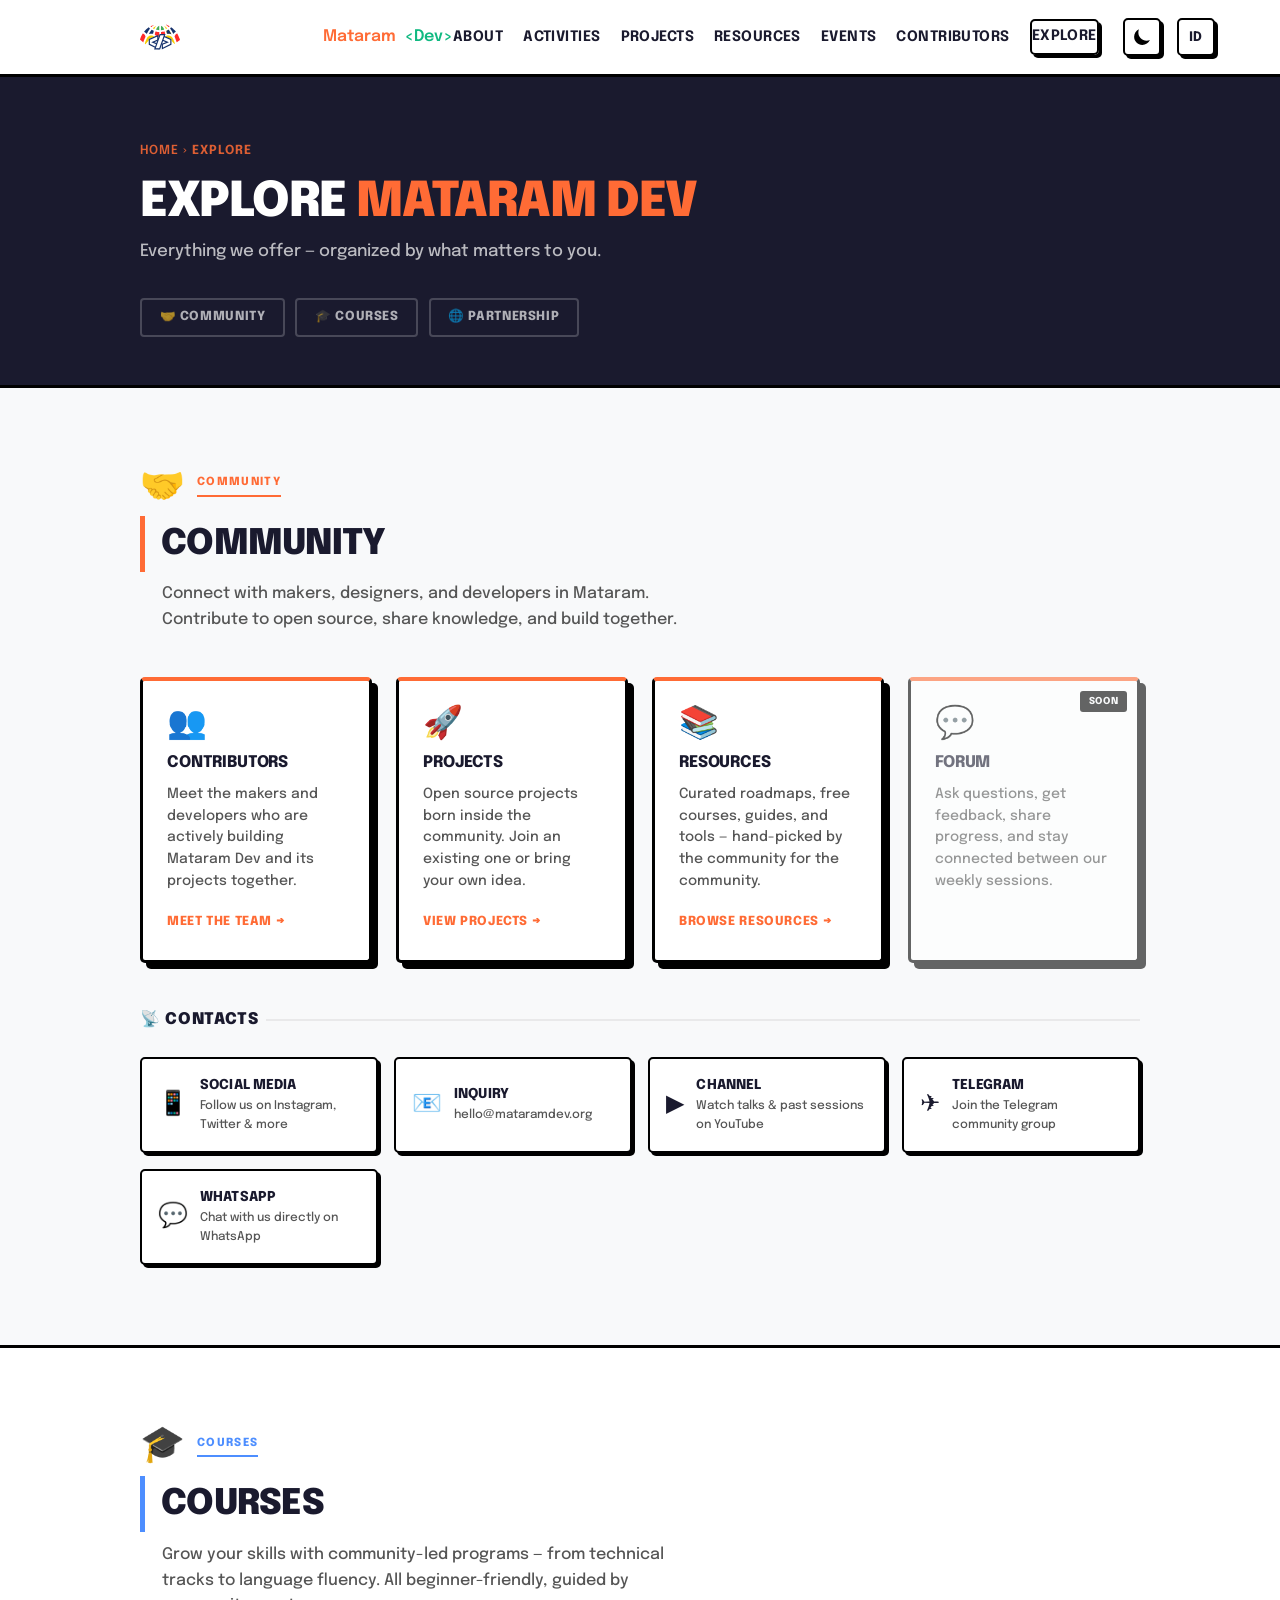
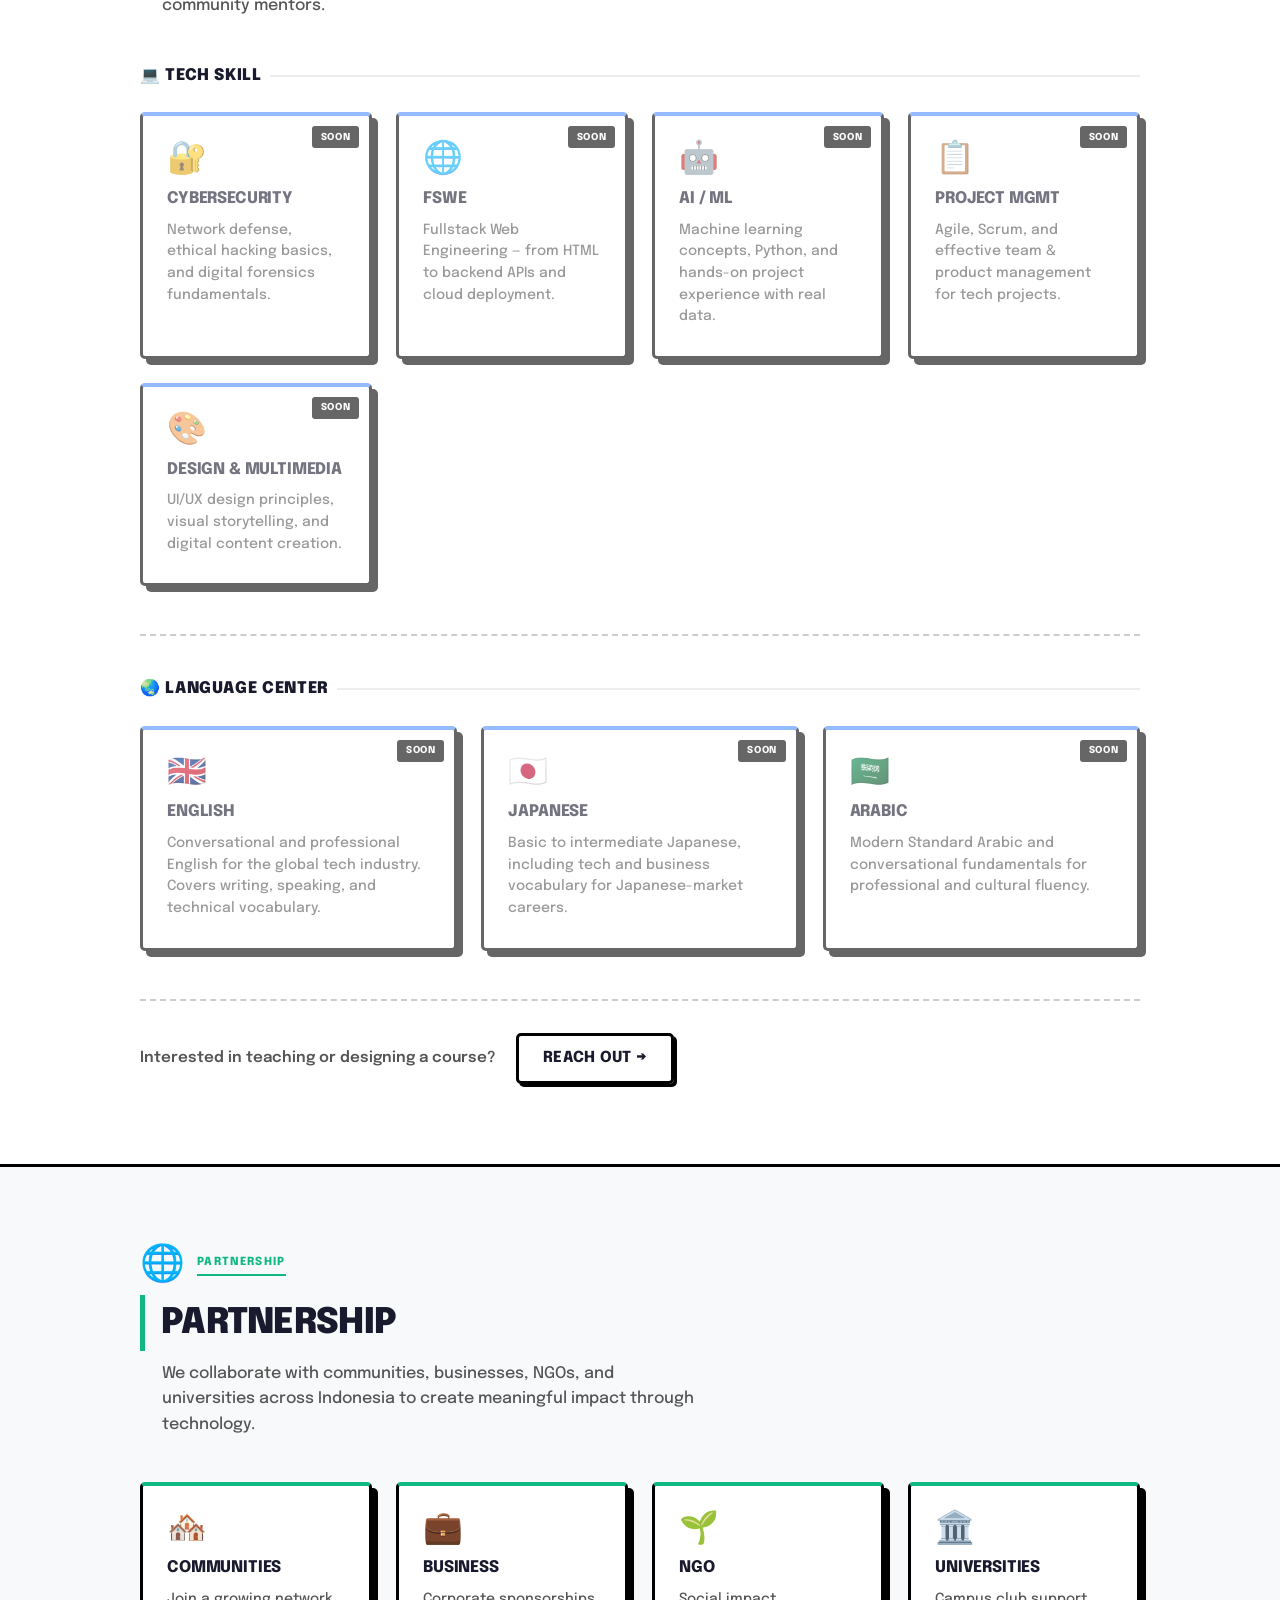
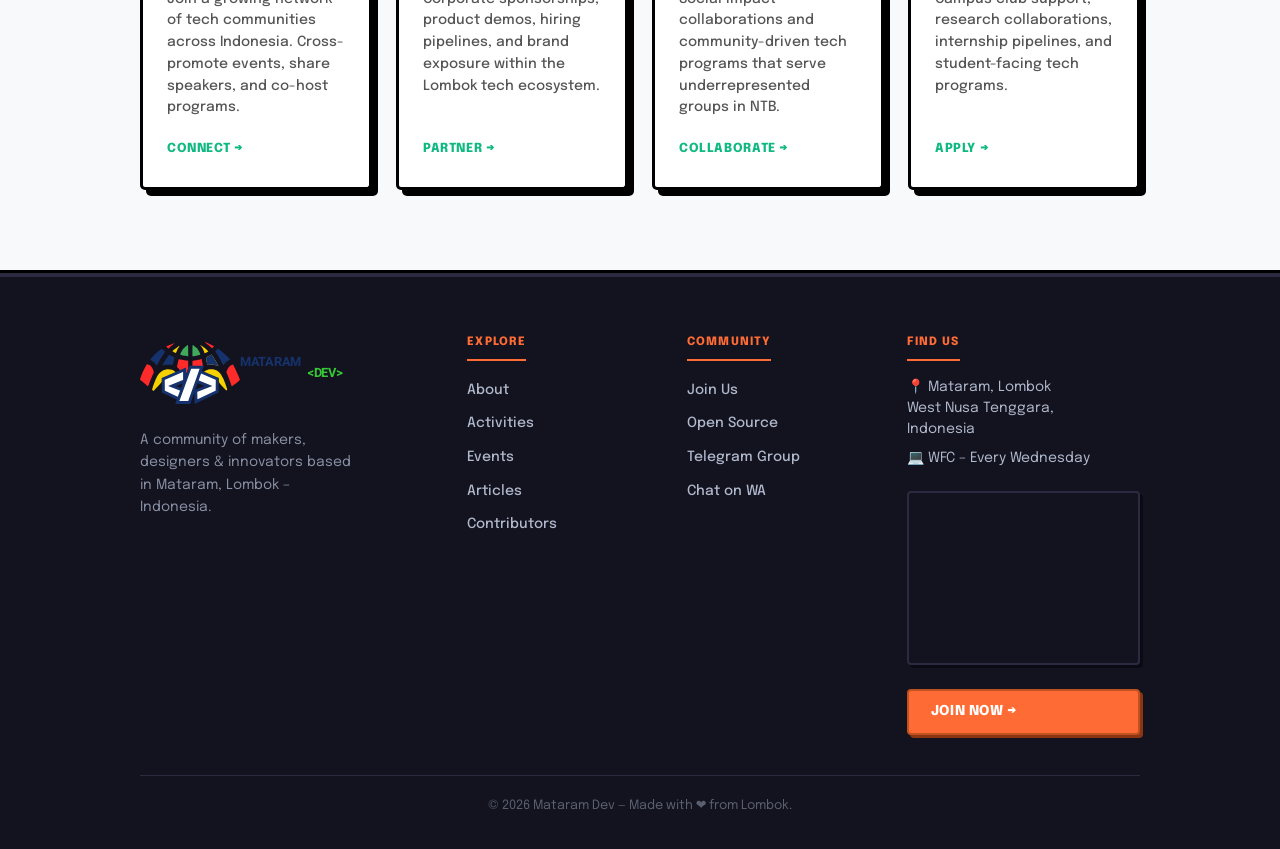
==== explore/index.html @ 8138a5ef "initial commit" ====
<!doctype html>
<html lang="en">

<!--
  ┌─────────────────────────────────────────────────────┐
  │  PROJECT STRUCTURE CONVENTION                        │
  │                                                      │
  │  Root page    → index.html        ./assets/          │
  │  Sub-pages    → pagename/index.html  ../assets/      │
  │  Deeper       → a/b/index.html    ../../assets/      │
  │                                                      │
  │  JS entry: ../assets/js/explore_init.js              │
  │  CSS entry: ../assets/css/style.css                  │
  └─────────────────────────────────────────────────────┘
-->

<head>
  <meta charset="UTF-8" />
  <meta name="viewport" content="width=device-width, initial-scale=1.0" />

  <!-- ====== PRIMARY META ====== -->
  <title>Explore — Mataram Dev</title>
  <meta name="description"
    content="Explore Mataram Dev — discover our community, courses, and partnership opportunities." />
  <meta name="robots" content="index, follow" />
  <link rel="canonical" href="https://mataramdev.org/explore/" />

  <!-- ====== FAVICON ====== -->
  <link rel="icon" type="image/svg+xml" href="../assets/images/logo.svg" />
  <link rel="shortcut icon" href="../assets/images/logo.svg" />
  <meta name="theme-color" content="#10B981" />

  <!-- ====== OPEN GRAPH ====== -->
  <meta property="og:type"    content="website" />
  <meta property="og:url"     content="https://mataramdev.org/explore/" />
  <meta property="og:title"   content="Explore — Mataram Dev" />
  <meta property="og:description" content="Discover everything Mataram Dev offers: community, courses, and partnerships." />
  <meta property="og:image"   content="https://mataramdev.org/assets/images/fotobareng.webp" />

  <!-- ====== STYLES ====== -->
  <meta name="color-scheme" content="light dark" />
  <link rel="stylesheet" href="../assets/css/style.css" />
  <style>
    @import url("https://fonts.googleapis.com/css2?family=Epilogue:ital,wght@0,300..900;1,300..900&family=Heebo:wght@400;700;800&display=swap");
  </style>
</head>

<body>

  <!-- ====== HEADER ====== -->
  <header class="header">
    <div class="container header-inner">
      <div class="logo-container">
        <a href="../index.html" class="logo">
          <img src="../assets/images/logo.svg" alt="Mataram Dev Logo" class="logo-img" />
        </a>
        <a href="../index.html" class="logo-text">Mataram &nbsp;<span style="color:#10B981;">&ltDev&gt</span></a>
      </div>
      <nav class="nav" id="nav">
        <ul>
          <li><a href="../index.html#about"     data-i18n="nav-about">About</a></li>
          <li><a href="../index.html#activities" data-i18n="nav-activities">Activities</a></li>
          <li><a href="../index.html#projects"   data-i18n="nav-projects">Projects</a></li>
          <li><a href="../index.html#resources"  data-i18n="nav-resources">Resources</a></li>
          <li><a href="../index.html#events"     data-i18n="nav-events">Events</a></li>
          <li><a href="../index.html#members"    data-i18n="nav-contributors">Contributors</a></li>
          <li><a href="../explore/" class="btn btn-small" data-i18n="nav-join">Explore</a></li>
        </ul>
      </nav>
      <div class="header-controls">
        <button class="theme-toggle" id="themeToggle" aria-label="Toggle Theme">
          <img src="../assets/images/dark-mode.svg" alt="Toggle Theme" />
        </button>
        <button class="lang-toggle" id="langToggle" aria-label="Toggle Language">ID</button>
      </div>
      <button class="nav-toggle" id="navToggle" aria-label="Toggle menu">☰</button>
    </div>
  </header>

  <!-- ====== PAGE HERO ====== -->
  <section class="explore-page-hero">
    <div class="container">
      <div class="explore-breadcrumb">
        <a href="../index.html">Home</a> &rsaquo; Explore
      </div>
      <h1>Explore <span>Mataram Dev</span></h1>
      <p>Everything we offer — organized by what matters to you.</p>
      <nav class="explore-jump-nav" aria-label="Jump to section">
        <a href="#community"  class="explore-nav-btn">🤝 Community</a>
        <a href="#courses"    class="explore-nav-btn">🎓 Courses</a>
        <a href="#partnership" class="explore-nav-btn">🌐 Partnership</a>
      </nav>
    </div>
  </section>

  <!-- ====== BRANCH: COMMUNITY ====== -->
  <section id="community" class="explore-branch" style="--branch-color: #ff6b35">
    <div class="container">

      <div class="branch-header">
        <div class="branch-label">
          <span class="branch-icon">🤝</span>
          <span class="branch-tag">Community</span>
        </div>
        <h2>Community</h2>
        <p>Connect with makers, designers, and developers in Mataram. Contribute to open source, share knowledge, and build together.</p>
      </div>

      <!-- Main community cards -->
      <div class="cards-grid explore-cards-grid">

        <a href="../index.html#members" class="explore-card">
          <div class="card-icon">👥</div>
          <h3>Contributors</h3>
          <p>Meet the makers and developers who are actively building Mataram Dev and its projects together.</p>
          <span class="explore-card-cta">Meet the Team &rarr;</span>
        </a>

        <a href="../index.html#projects" class="explore-card">
          <div class="card-icon">🚀</div>
          <h3>Projects</h3>
          <p>Open source projects born inside the community. Join an existing one or bring your own idea.</p>
          <span class="explore-card-cta">View Projects &rarr;</span>
        </a>

        <a href="../index.html#resources" class="explore-card">
          <div class="card-icon">📚</div>
          <h3>Resources</h3>
          <p>Curated roadmaps, free courses, guides, and tools — hand-picked by the community for the community.</p>
          <span class="explore-card-cta">Browse Resources &rarr;</span>
        </a>

        <div class="explore-card explore-card--soon">
          <span class="explore-soon-badge">Soon</span>
          <div class="card-icon">💬</div>
          <h3>Forum</h3>
          <p>Ask questions, get feedback, share progress, and stay connected between our weekly sessions.</p>
        </div>

      </div>

      <!-- Contacts subsection -->
      <div class="explore-subsection">
        <h3 class="explore-subsection-title">📡 Contacts</h3>
        <div class="contacts-grid">

          <a href="https://instagram.com/mataramdev" target="_blank" rel="noopener" class="contact-card">
            <span class="contact-card-icon">📱</span>
            <div class="contact-card-info">
              <h4>Social Media</h4>
              <p>Follow us on Instagram, Twitter &amp; more</p>
            </div>
          </a>

          <a href="mailto:hello@mataramdev.org" class="contact-card">
            <span class="contact-card-icon">📧</span>
            <div class="contact-card-info">
              <h4>Inquiry</h4>
              <p>hello@mataramdev.org</p>
            </div>
          </a>

          <a href="https://youtube.com/@mataramdev" target="_blank" rel="noopener" class="contact-card">
            <span class="contact-card-icon">▶️</span>
            <div class="contact-card-info">
              <h4>Channel</h4>
              <p>Watch talks &amp; past sessions on YouTube</p>
            </div>
          </a>

          <a href="https://t.me/mataramdevcom" target="_blank" rel="noopener" class="contact-card">
            <span class="contact-card-icon">✈️</span>
            <div class="contact-card-info">
              <h4>Telegram</h4>
              <p>Join the Telegram community group</p>
            </div>
          </a>

          <a href="https://wa.me/6287750765028" target="_blank" rel="noopener" class="contact-card">
            <span class="contact-card-icon">💬</span>
            <div class="contact-card-info">
              <h4>WhatsApp</h4>
              <p>Chat with us directly on WhatsApp</p>
            </div>
          </a>

        </div>
      </div>

    </div>
  </section>

  <!-- ====== BRANCH: COURSES ====== -->
  <section id="courses" class="explore-branch section-alt" style="--branch-color: #4d8eff">
    <div class="container">

      <div class="branch-header">
        <div class="branch-label">
          <span class="branch-icon">🎓</span>
          <span class="branch-tag">Courses</span>
        </div>
        <h2>Courses</h2>
        <p>Grow your skills with community-led programs — from technical tracks to language fluency. All beginner-friendly, guided by community mentors.</p>
      </div>

      <!-- Tech Skill subsection -->
      <div class="explore-subsection">
        <h3 class="explore-subsection-title">💻 Tech Skill</h3>
        <div class="cards-grid explore-cards-grid">

          <div class="explore-card explore-card--soon">
            <span class="explore-soon-badge">Soon</span>
            <div class="card-icon">🔐</div>
            <h3>Cybersecurity</h3>
            <p>Network defense, ethical hacking basics, and digital forensics fundamentals.</p>
          </div>

          <div class="explore-card explore-card--soon">
            <span class="explore-soon-badge">Soon</span>
            <div class="card-icon">🌐</div>
            <h3>FSWE</h3>
            <p>Fullstack Web Engineering — from HTML to backend APIs and cloud deployment.</p>
          </div>

          <div class="explore-card explore-card--soon">
            <span class="explore-soon-badge">Soon</span>
            <div class="card-icon">🤖</div>
            <h3>AI / ML</h3>
            <p>Machine learning concepts, Python, and hands-on project experience with real data.</p>
          </div>

          <div class="explore-card explore-card--soon">
            <span class="explore-soon-badge">Soon</span>
            <div class="card-icon">📋</div>
            <h3>Project Mgmt</h3>
            <p>Agile, Scrum, and effective team & product management for tech projects.</p>
          </div>

          <div class="explore-card explore-card--soon">
            <span class="explore-soon-badge">Soon</span>
            <div class="card-icon">🎨</div>
            <h3>Design &amp; Multimedia</h3>
            <p>UI/UX design principles, visual storytelling, and digital content creation.</p>
          </div>

        </div>
      </div>

      <!-- Language Center subsection -->
      <div class="explore-subsection">
        <h3 class="explore-subsection-title">🌏 Language Center</h3>
        <div class="cards-grid explore-cards-grid">

          <div class="explore-card explore-card--soon">
            <span class="explore-soon-badge">Soon</span>
            <div class="card-icon">🇬🇧</div>
            <h3>English</h3>
            <p>Conversational and professional English for the global tech industry. Covers writing, speaking, and technical vocabulary.</p>
          </div>

          <div class="explore-card explore-card--soon">
            <span class="explore-soon-badge">Soon</span>
            <div class="card-icon">🇯🇵</div>
            <h3>Japanese</h3>
            <p>Basic to intermediate Japanese, including tech and business vocabulary for Japanese-market careers.</p>
          </div>

          <div class="explore-card explore-card--soon">
            <span class="explore-soon-badge">Soon</span>
            <div class="card-icon">🇸🇦</div>
            <h3>Arabic</h3>
            <p>Modern Standard Arabic and conversational fundamentals for professional and cultural fluency.</p>
          </div>

        </div>
      </div>

      <!-- Course interest CTA -->
      <div class="explore-cta-row">
        <p>Interested in teaching or designing a course?</p>
        <a href="mailto:hello@mataramdev.org" class="btn btn-outline">Reach Out &rarr;</a>
      </div>

    </div>
  </section>

  <!-- ====== BRANCH: PARTNERSHIP ====== -->
  <section id="partnership" class="explore-branch" style="--branch-color: #10b981">
    <div class="container">

      <div class="branch-header">
        <div class="branch-label">
          <span class="branch-icon">🌐</span>
          <span class="branch-tag">Partnership</span>
        </div>
        <h2>Partnership</h2>
        <p>We collaborate with communities, businesses, NGOs, and universities across Indonesia to create meaningful impact through technology.</p>
      </div>

      <div class="cards-grid explore-cards-grid">

        <a href="mailto:hello@mataramdev.org" class="explore-card">
          <div class="card-icon">🏘️</div>
          <h3>Communities</h3>
          <p>Join a growing network of tech communities across Indonesia. Cross-promote events, share speakers, and co-host programs.</p>
          <span class="explore-card-cta">Connect &rarr;</span>
        </a>

        <a href="mailto:hello@mataramdev.org" class="explore-card">
          <div class="card-icon">💼</div>
          <h3>Business</h3>
          <p>Corporate sponsorships, product demos, hiring pipelines, and brand exposure within the Lombok tech ecosystem.</p>
          <span class="explore-card-cta">Partner &rarr;</span>
        </a>

        <a href="mailto:hello@mataramdev.org" class="explore-card">
          <div class="card-icon">🌱</div>
          <h3>NGO</h3>
          <p>Social impact collaborations and community-driven tech programs that serve underrepresented groups in NTB.</p>
          <span class="explore-card-cta">Collaborate &rarr;</span>
        </a>

        <a href="mailto:hello@mataramdev.org" class="explore-card">
          <div class="card-icon">🏛️</div>
          <h3>Universities</h3>
          <p>Campus club support, research collaborations, internship pipelines, and student-facing tech programs.</p>
          <span class="explore-card-cta">Apply &rarr;</span>
        </a>

      </div>

    </div>
  </section>

  <!-- ====== FOOTER ====== -->
  <footer class="footer">
    <div class="container">
      <div class="footer-inner">

        <div class="footer-brand">
          <a href="../index.html" class="footer-logo">
            <img src="../assets/images/logo.svg" alt="Mataram Dev Logo" />
            <span class="footer-logo-text">Mataram &nbsp;<span>&lt;Dev&gt;</span></span>
          </a>
          <p class="footer-tagline">
            A community of makers, designers &amp; innovators based in Mataram, Lombok &ndash; Indonesia.
          </p>
        </div>

        <div class="footer-nav-col">
          <span class="footer-nav-heading">Explore</span>
          <a href="../index.html#about">About</a>
          <a href="../index.html#activities">Activities</a>
          <a href="../index.html#events">Events</a>
          <a href="../index.html#blog">Articles</a>
          <a href="../index.html#members">Contributors</a>
        </div>

        <div class="footer-nav-col">
          <span class="footer-nav-heading">Community</span>
          <a href="../index.html#join">Join Us</a>
          <a href="https://github.com/mataramdevcom" target="_blank">Open Source</a>
          <a href="https://t.me/mataramdevcom" target="_blank">Telegram Group</a>
          <a href="https://wa.me/6287750765028" target="_blank">Chat on WA</a>
        </div>

        <div class="footer-find-us">
          <span class="footer-nav-heading">Find Us</span>
          <p class="footer-find-item">📍 Mataram, Lombok<br>West Nusa Tenggara,<br>Indonesia</p>
          <p class="footer-find-item">💻 WFC &ndash; Every Wednesday</p>
          <div class="footer-map">
            <iframe
              src="https://maps.google.com/maps?q=Mataram,+Nusa+Tenggara+Barat,+Indonesia&t=&z=14&ie=UTF8&iwloc=&output=embed"
              title="Mataram Dev location — Mataram, Lombok"
              loading="lazy"
              allowfullscreen
              referrerpolicy="no-referrer-when-downgrade"
            ></iframe>
          </div>
          <a href="../index.html#join" class="footer-join-btn">JOIN NOW &rarr;</a>
        </div>

      </div>
      <div class="footer-bottom">
        &copy; 2026 Mataram Dev &mdash; Made with ❤️ from Lombok.
      </div>
    </div>
  </footer>

  <!-- ====== SCRIPTS ====== -->
  <script type="module" src="../assets/js/explore_init.js"></script>

</body>
</html>
---- assets/css/style.css ----
/* ====== style.css — MASTER ENTRY POINT ======
   Imports all component stylesheets in dependency order.
   To edit a specific part of the UI, open the file listed below.

   Load order matters:
     1. tokens   — CSS custom properties (theming vars)
     2. base     — Reset, body, logo, container, utility
     3. buttons  — All .btn variants
     4. header   — Header bar, nav, toggles
     5. sections — Hero, .section wrappers, .section-title
     6. about    — About grid, stats, image slider
     7. cards    — .card / .cards-grid
     8. events   — Event list, labels, actions
     9. blog     — Blog/article card grid
    10. members  — Contributors grid, projects
    11. join     — Join Us form
    12. footer   — 4-column dark footer
    13. modal    — Event detail/RSVP modal
    14. misc     — Back-to-top button
    15. explore  — Explore page tree visualisation
   ====================================================== */

@import url("tokens.css");
@import url("base.css");
@import url("buttons.css");
@import url("header.css");
@import url("sections.css");
@import url("about.css");
@import url("cards.css");
@import url("events.css");
@import url("blog.css");
@import url("members.css");
@import url("join.css");
@import url("footer.css");
@import url("modal.css");
@import url("misc.css");
@import url("explore.css");
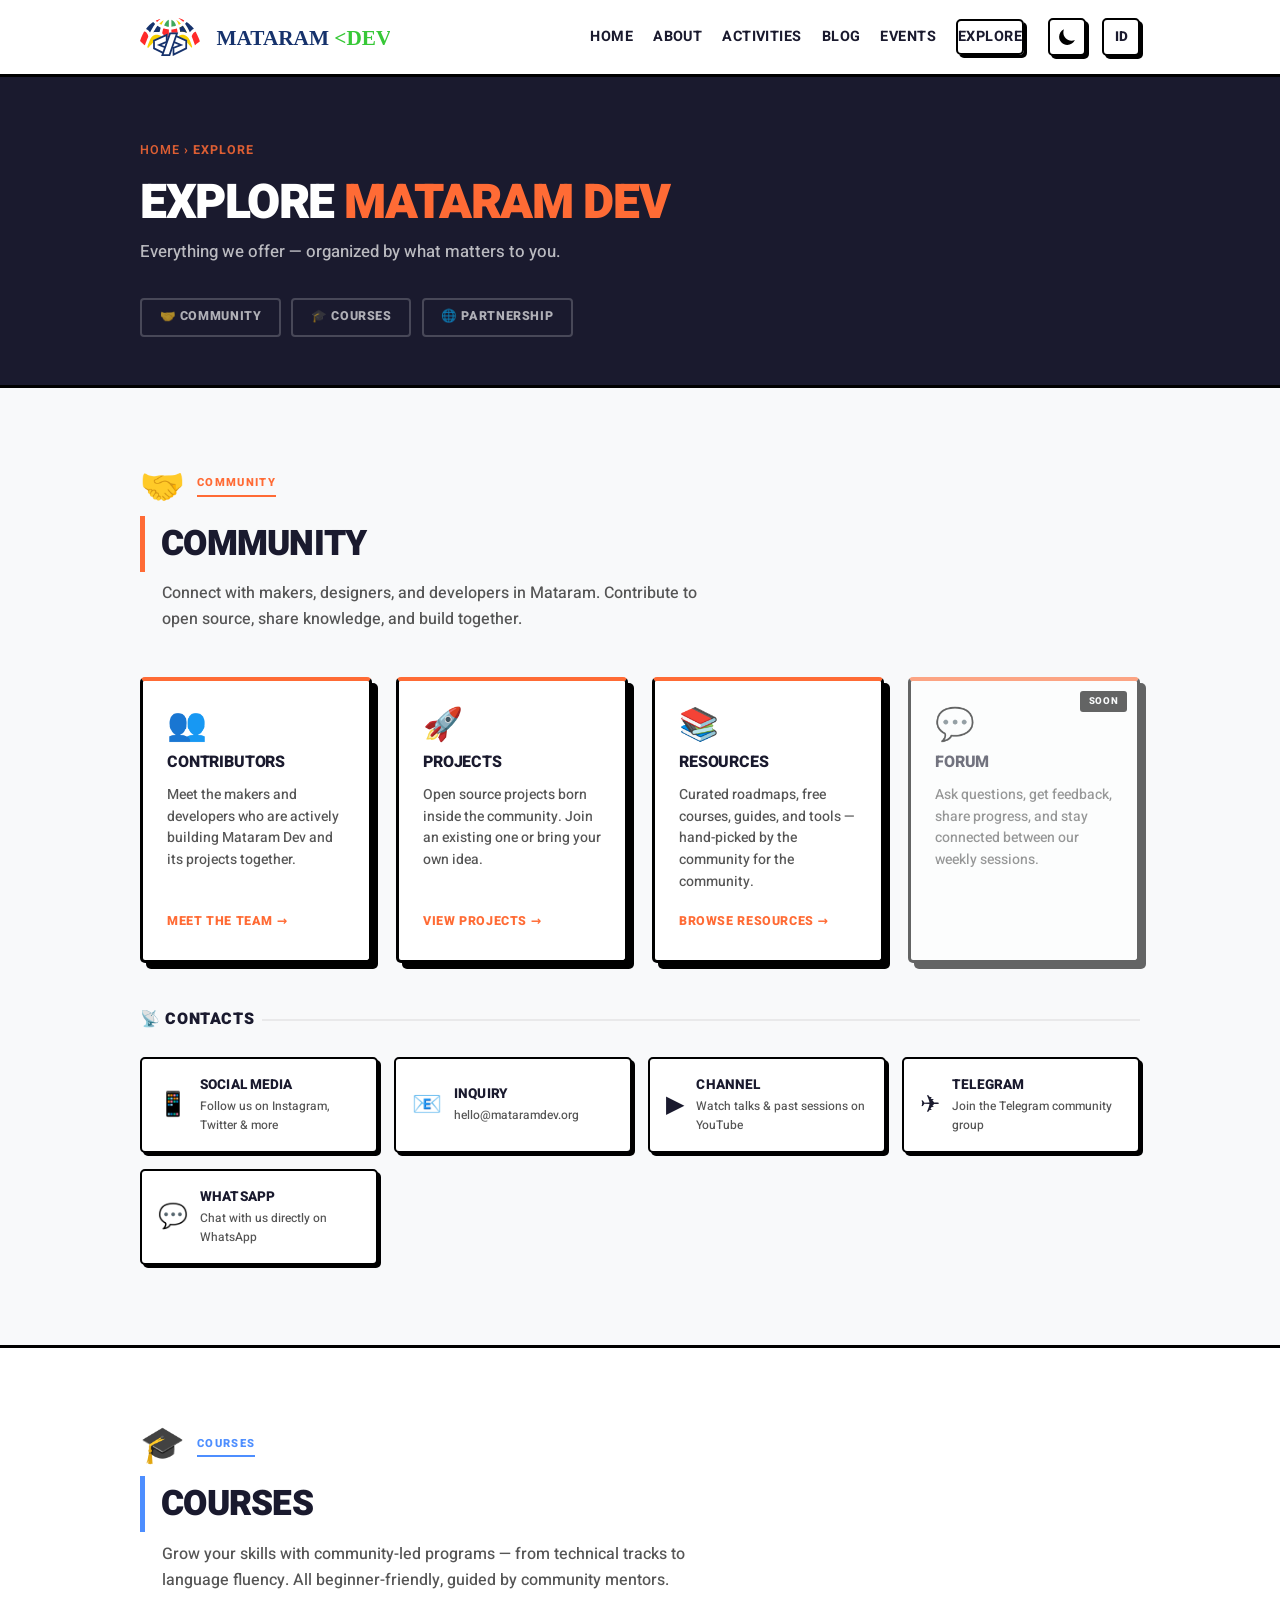
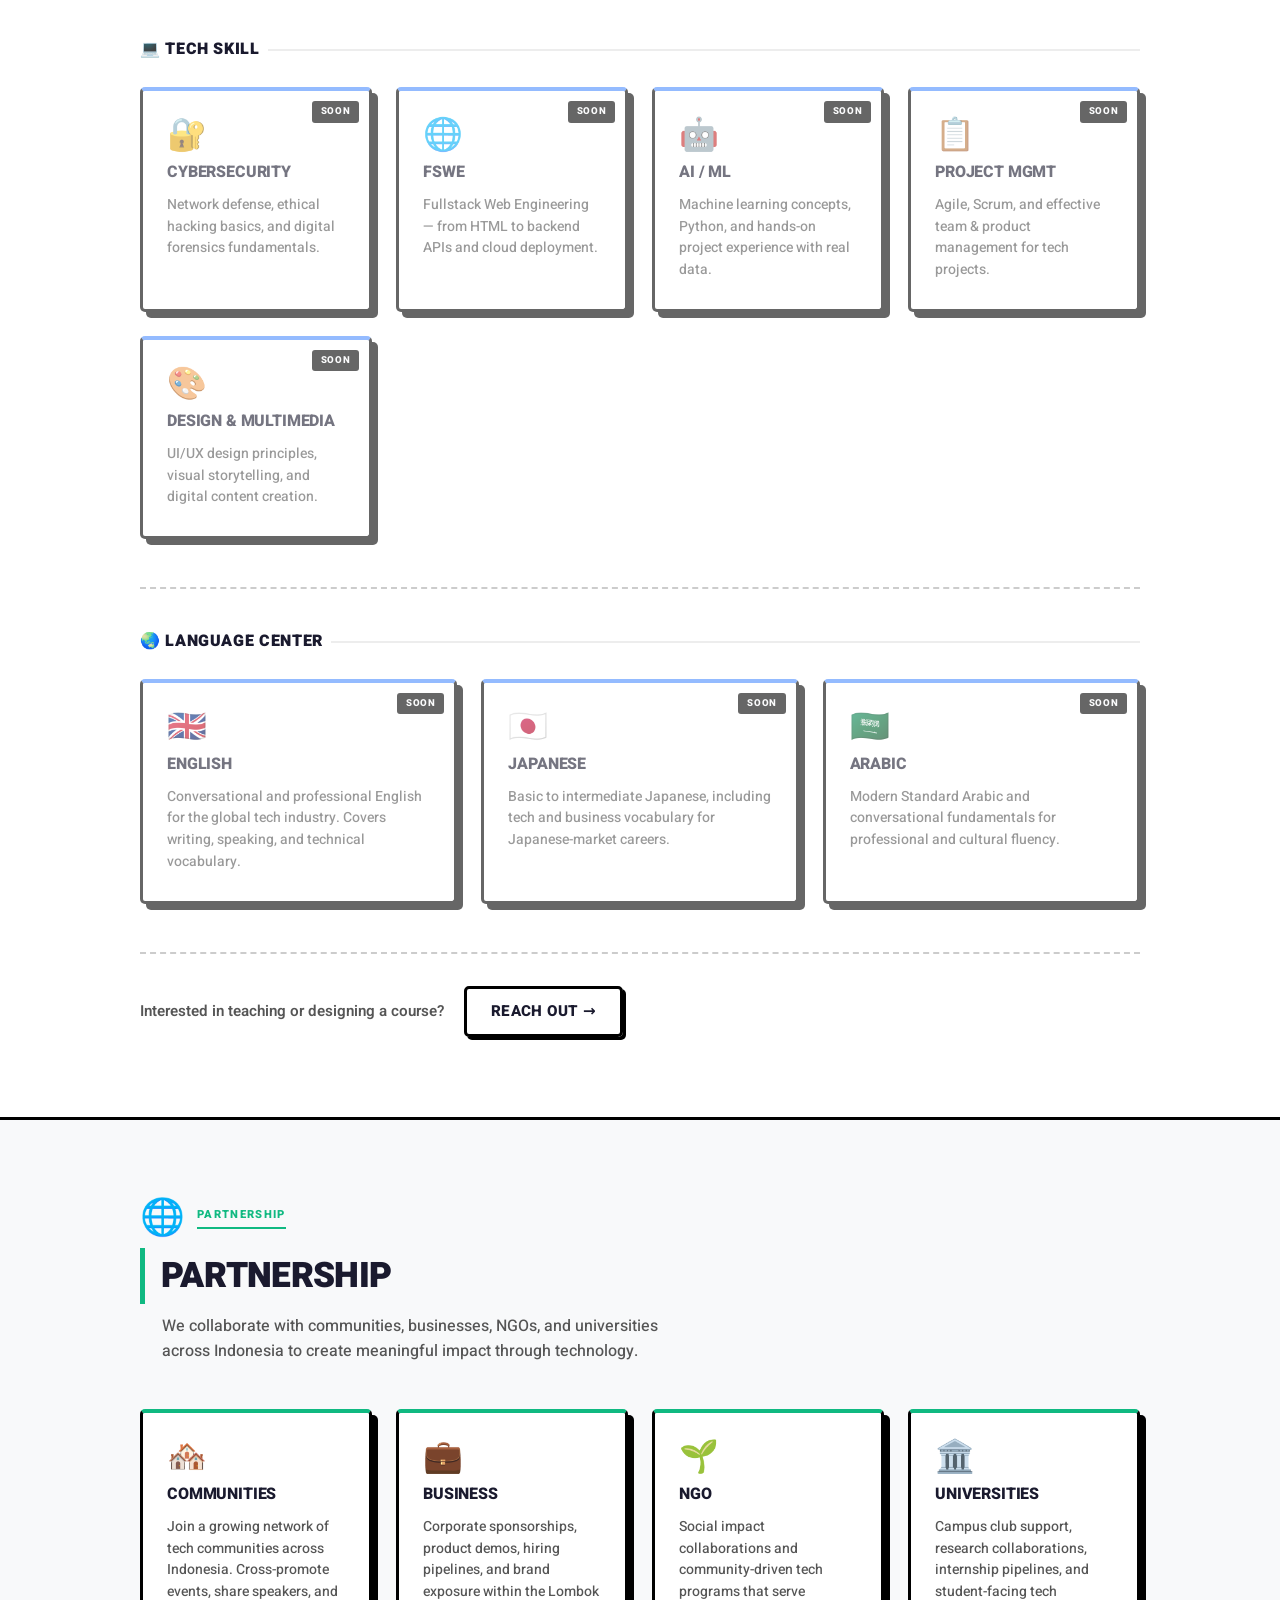
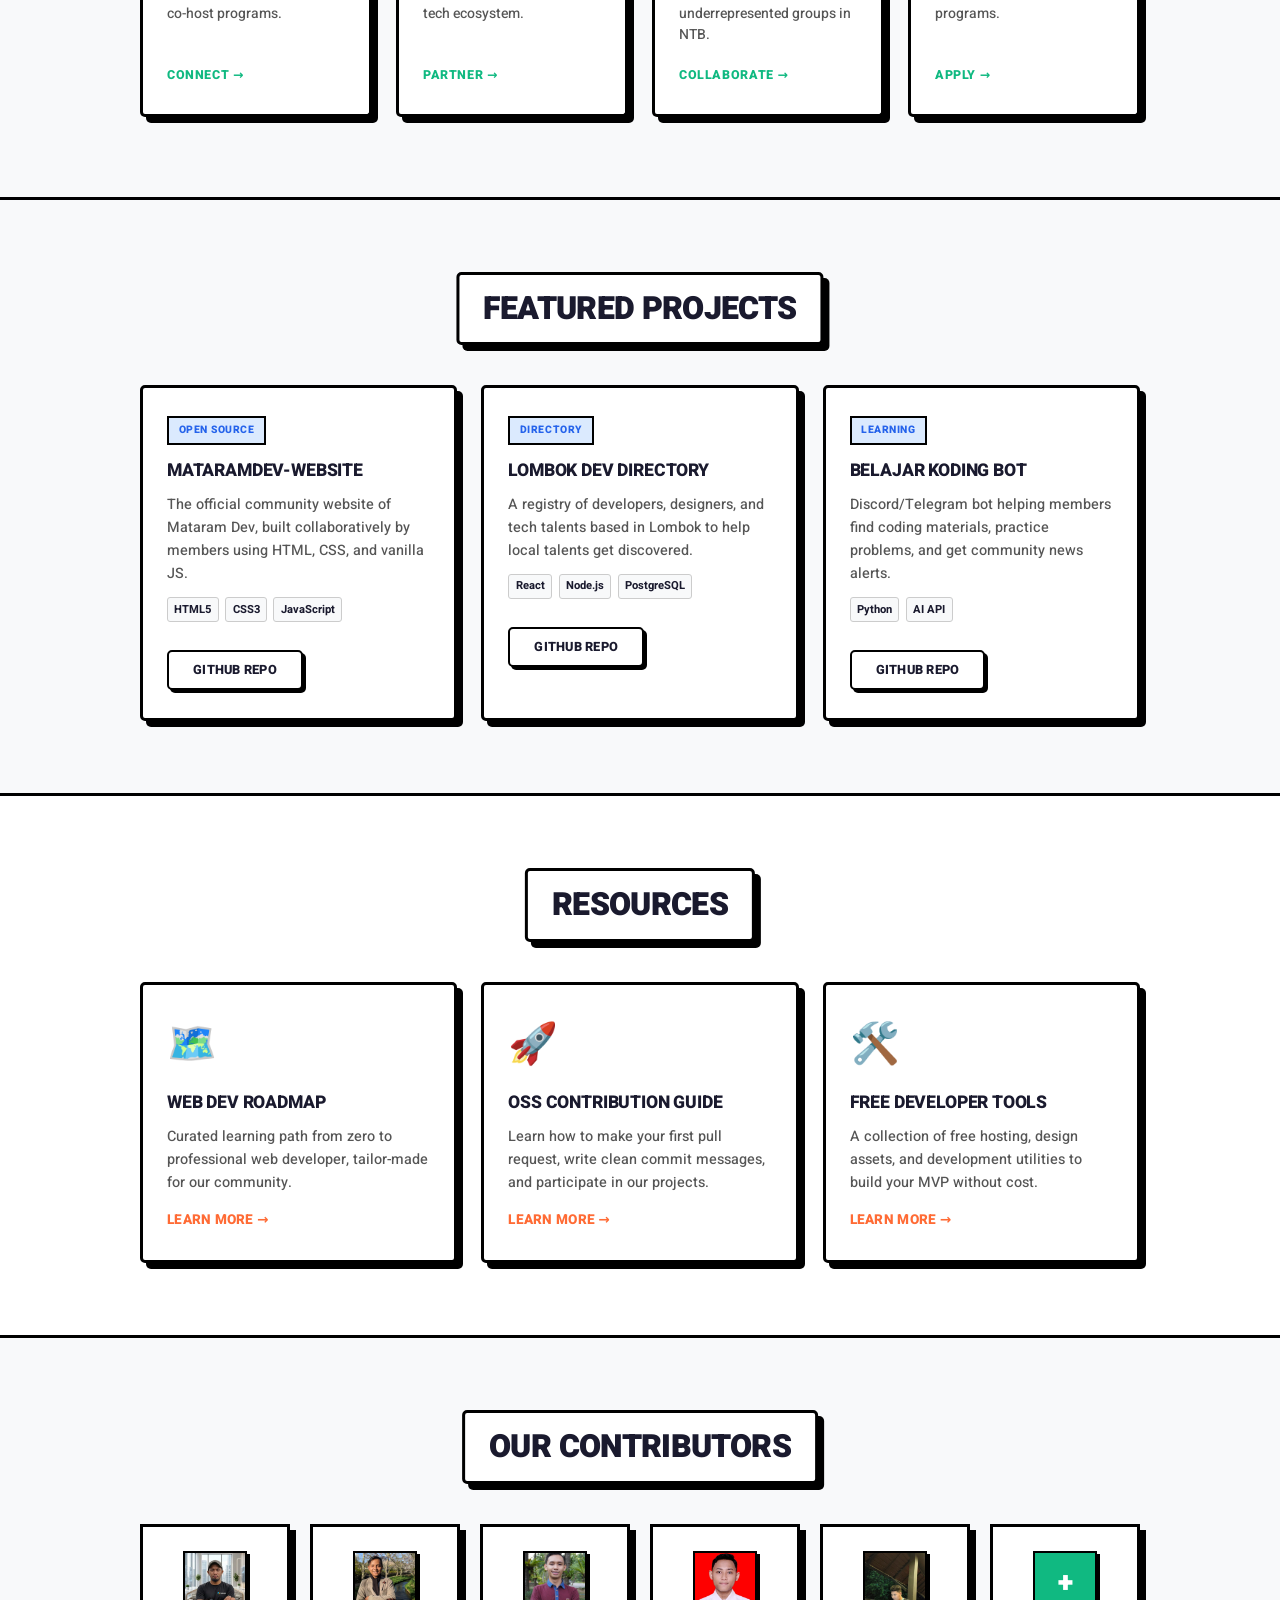
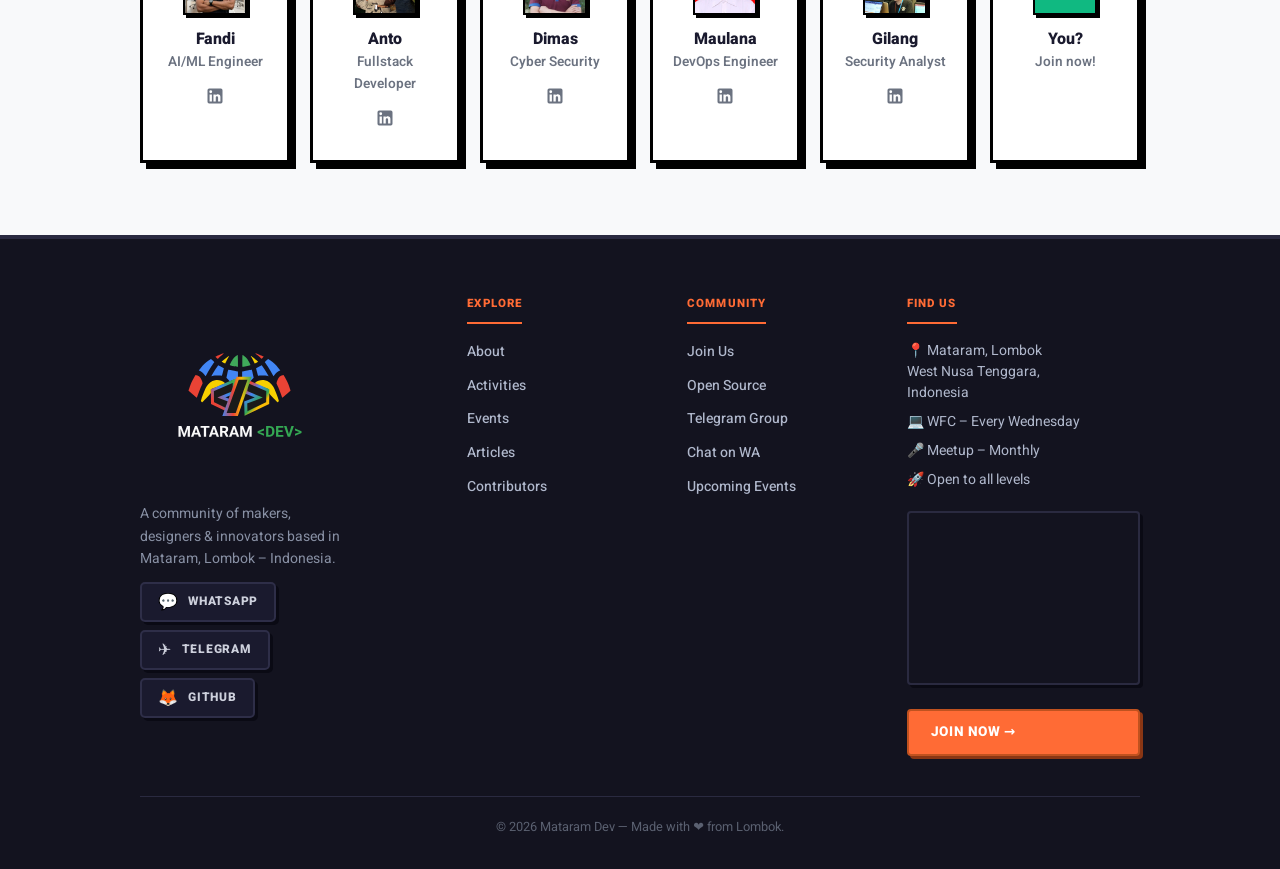
==== commit 8db9fd26: "change all font-family to heebo, fix homepage nav, and move content section related to explore page" ====
--- a/explore/index.html
+++ b/explore/index.html
@@ -41,30 +41,30 @@
   <meta name="color-scheme" content="light dark" />
   <link rel="stylesheet" href="../assets/css/style.css" />
   <style>
-    @import url("https://fonts.googleapis.com/css2?family=Epilogue:ital,wght@0,300..900;1,300..900&family=Heebo:wght@400;700;800&display=swap");
+    @import url("https://fonts.googleapis.com/css2?family=Heebo:wght@300..900&display=swap");
   </style>
 </head>
 
 <body>
 
-  <!-- ====== HEADER ====== -->
+  <!-- ====== HEADER / NAVIGATION ====== -->
   <header class="header">
     <div class="container header-inner">
       <div class="logo-container">
-        <a href="../index.html" class="logo">
-          <img src="../assets/images/logo.svg" alt="Mataram Dev Logo" class="logo-img" />
-        </a>
-        <a href="../index.html" class="logo-text">Mataram &nbsp;<span style="color:#10B981;">&ltDev&gt</span></a>
+        <a href="../index.html" class="logo" aria-label="Mataram Dev Logo">
+          <img src="../assets/images/logo-header.svg" alt="Mataram Dev Logo" />
+        </a>
       </div>
       <nav class="nav" id="nav">
         <ul>
-          <li><a href="../index.html#about"     data-i18n="nav-about">About</a></li>
+          <li><a href="../index.html" data-i18n="nav-home">Home</a></li>
+          <li><a href="../index.html#about" data-i18n="nav-about">About</a></li>
           <li><a href="../index.html#activities" data-i18n="nav-activities">Activities</a></li>
-          <li><a href="../index.html#projects"   data-i18n="nav-projects">Projects</a></li>
-          <li><a href="../index.html#resources"  data-i18n="nav-resources">Resources</a></li>
-          <li><a href="../index.html#events"     data-i18n="nav-events">Events</a></li>
-          <li><a href="../index.html#members"    data-i18n="nav-contributors">Contributors</a></li>
-          <li><a href="../explore/" class="btn btn-small" data-i18n="nav-join">Explore</a></li>
+          <li><a href="../index.html#blog" data-i18n="nav-blog">Blog</a></li>
+          <li><a href="../index.html#events" data-i18n="nav-events">Events</a></li>
+          <li>
+            <a href="./" class="btn btn-small" data-i18n="nav-join">Explore ↗</a>
+          </li>
         </ul>
       </nav>
       <div class="header-controls">
@@ -109,21 +109,21 @@
       <!-- Main community cards -->
       <div class="cards-grid explore-cards-grid">
 
-        <a href="../index.html#members" class="explore-card">
+        <a href="#members" class="explore-card">
           <div class="card-icon">👥</div>
           <h3>Contributors</h3>
           <p>Meet the makers and developers who are actively building Mataram Dev and its projects together.</p>
           <span class="explore-card-cta">Meet the Team &rarr;</span>
         </a>
 
-        <a href="../index.html#projects" class="explore-card">
+        <a href="#projects" class="explore-card">
           <div class="card-icon">🚀</div>
           <h3>Projects</h3>
           <p>Open source projects born inside the community. Join an existing one or bring your own idea.</p>
           <span class="explore-card-cta">View Projects &rarr;</span>
         </a>
 
-        <a href="../index.html#resources" class="explore-card">
+        <a href="#resources" class="explore-card">
           <div class="card-icon">📚</div>
           <h3>Resources</h3>
           <p>Curated roadmaps, free courses, guides, and tools — hand-picked by the community for the community.</p>
@@ -332,42 +332,318 @@
     </div>
   </section>
 
+  <!-- ====== PROJECTS ====== -->
+  <section id="projects" class="section">
+    <div class="container">
+      <h2 class="section-title" data-i18n="projects-title">Featured Projects</h2>
+      <div class="cards-grid">
+        <div class="card project-card">
+          <div class="project-tag">Open Source</div>
+          <h3>mataramdev-website</h3>
+          <p data-i18n="proj-website-desc">
+            The official community website of Mataram Dev, built
+            collaboratively by members using HTML, CSS, and vanilla JS.
+          </p>
+          <div class="project-tech">
+            <span>HTML5</span>
+            <span>CSS3</span>
+            <span>JavaScript</span>
+          </div>
+          <a
+            href="https://github.com/mataramdevcom/mataramdev-website"
+            target="_blank"
+            class="btn btn-small btn-secondary"
+            style="margin-top: 1rem"
+            >GitHub Repo</a
+          >
+        </div>
+        <div class="card project-card">
+          <div class="project-tag">Directory</div>
+          <h3>Lombok Dev Directory</h3>
+          <p data-i18n="proj-dir-desc">
+            A registry of developers, designers, and tech talents based in
+            Lombok to help local talents get discovered.
+          </p>
+          <div class="project-tech">
+            <span>React</span>
+            <span>Node.js</span>
+            <span>PostgreSQL</span>
+          </div>
+          <a
+            href="https://github.com/mataramdevcom/lombok-dev-directory"
+            target="_blank"
+            class="btn btn-small btn-secondary"
+            style="margin-top: 1rem"
+            >GitHub Repo</a
+          >
+        </div>
+        <div class="card project-card">
+          <div class="project-tag">Learning</div>
+          <h3>Belajar Koding Bot</h3>
+          <p data-i18n="proj-bot-desc">
+            Discord/Telegram bot helping members find coding materials,
+            practice problems, and get community news alerts.
+          </p>
+          <div class="project-tech">
+            <span>Python</span>
+            <span>AI API</span>
+          </div>
+          <a
+            href="https://github.com/mataramdevcom/belajar-koding-bot"
+            target="_blank"
+            class="btn btn-small btn-secondary"
+            style="margin-top: 1rem"
+            >GitHub Repo</a
+          >
+        </div>
+      </div>
+    </div>
+  </section>
+
+  <!-- ====== RESOURCES ====== -->
+  <section id="resources" class="section section-alt">
+    <div class="container">
+      <h2 class="section-title" data-i18n="resources-title">Resources</h2>
+      <div class="cards-grid">
+        <div class="card resource-card">
+          <div class="card-icon">🗺️</div>
+          <h3 data-i18n="res-roadmap-title">Web Dev Roadmap</h3>
+          <p data-i18n="res-roadmap-desc">
+            Curated learning path from zero to professional web developer,
+            tailor-made for our community.
+          </p>
+          <a
+            href="https://roadmap.sh"
+            target="_blank"
+            class="blog-readmore"
+            data-i18n="res-learn-more"
+            style="margin-top: 1rem; display: inline-block"
+            >Learn More →</a
+          >
+        </div>
+        <div class="card resource-card">
+          <div class="card-icon">🚀</div>
+          <h3 data-i18n="res-oss-title">OSS Contribution Guide</h3>
+          <p data-i18n="res-oss-desc">
+            Learn how to make your first pull request, write clean commit
+            messages, and participate in our projects.
+          </p>
+          <a
+            href="#"
+            class="blog-readmore"
+            data-i18n="res-learn-more"
+            style="margin-top: 1rem; display: inline-block"
+            >Learn More →</a
+          >
+        </div>
+        <div class="card resource-card">
+          <div class="card-icon">🛠️</div>
+          <h3 data-i18n="res-tools-title">Free Developer Tools</h3>
+          <p data-i18n="res-tools-desc">
+            A collection of free hosting, design assets, and development
+            utilities to build your MVP without cost.
+          </p>
+          <a
+            href="#"
+            class="blog-readmore"
+            data-i18n="res-learn-more"
+            style="margin-top: 1rem; display: inline-block"
+            >Learn More →</a
+          >
+        </div>
+      </div>
+    </div>
+  </section>
+
+  <!-- ====== MEMBERS ====== -->
+  <section id="members" class="section">
+    <div class="container">
+      <h2 class="section-title" data-i18n="members-title">Our Contributors</h2>
+      <div class="members-grid">
+        <div class="member-card">
+          <div class="member-avatar">
+            <img src="../assets/images/fandi.jpg" alt="Fandi" />
+          </div>
+          <h3>Fandi</h3>
+          <p>AI/ML Engineer</p>
+          <a
+            href="https://linkedin.com/in/fandi"
+            target="_blank"
+            class="member-social-link"
+            aria-label="Fandi's LinkedIn"
+          >
+            <svg viewBox="0 0 24 24">
+              <path
+                fill="currentColor"
+                d="M19 3a2 2 0 0 1 2 2v14a2 2 0 0 1-2 2H5a2 2 0 0 1-2-2V5a2 2 0 0 1 2-2h14m-.5 15.5v-5.3a3.26 3.26 0 0 0-3.26-3.26c-.85 0-1.84.52-2.32 1.3v-1.11h-2.79v8.37h2.79v-4.93c0-.77.62-1.4 1.39-1.4a1.4 1.4 0 0 1 1.4 1.4v4.93h2.79M6.88 8.56a1.68 1.68 0 0 0 1.68-1.68c0-.93-.75-1.69-1.68-1.69a1.69 1.69 0 0 0-1.69 1.69c0 .93.76 1.68 1.69 1.68m1.39 9.94v-8.37H5.5v8.37h2.77Z"
+              />
+            </svg>
+          </a>
+        </div>
+        <div class="member-card">
+          <div class="member-avatar">
+            <img src="../assets/images/anto.jpg" alt="Anto" />
+          </div>
+          <h3>Anto</h3>
+          <p>Fullstack Developer</p>
+          <a
+            href="https://linkedin.com/in/anto"
+            target="_blank"
+            class="member-social-link"
+            aria-label="Anto's LinkedIn"
+          >
+            <svg viewBox="0 0 24 24">
+              <path
+                fill="currentColor"
+                d="M19 3a2 2 0 0 1 2 2v14a2 2 0 0 1-2 2H5a2 2 0 0 1-2-2V5a2 2 0 0 1 2-2h14m-.5 15.5v-5.3a3.26 3.26 0 0 0-3.26-3.26c-.85 0-1.84.52-2.32 1.3v-1.11h-2.79v8.37h2.79v-4.93c0-.77.62-1.4 1.39-1.4a1.4 1.4 0 0 1 1.4 1.4v4.93h2.79M6.88 8.56a1.68 1.68 0 0 0 1.68-1.68c0-.93-.75-1.69-1.68-1.69a1.69 1.69 0 0 0-1.69 1.69c0 .93.76 1.68 1.69 1.68m1.39 9.94v-8.37H5.5v8.37h2.77Z"
+              />
+            </svg>
+          </a>
+        </div>
+        <div class="member-card">
+          <div class="member-avatar">
+            <img src="../assets/images/dimas.jpg" alt="Dimas" />
+          </div>
+          <h3>Dimas</h3>
+          <p>Cyber Security</p>
+          <a
+            href="https://linkedin.com/in/dimas"
+            target="_blank"
+            class="member-social-link"
+            aria-label="Dimas's LinkedIn"
+          >
+            <svg viewBox="0 0 24 24">
+              <path
+                fill="currentColor"
+                d="M19 3a2 2 0 0 1 2 2v14a2 2 0 0 1-2 2H5a2 2 0 0 1-2-2V5a2 2 0 0 1 2-2h14m-.5 15.5v-5.3a3.26 3.26 0 0 0-3.26-3.26c-.85 0-1.84.52-2.32 1.3v-1.11h-2.79v8.37h2.79v-4.93c0-.77.62-1.4 1.39-1.4a1.4 1.4 0 0 1 1.4 1.4v4.93h2.79M6.88 8.56a1.68 1.68 0 0 0 1.68-1.68c0-.93-.75-1.69-1.68-1.69a1.69 1.69 0 0 0-1.69 1.69c0 .93.76 1.68 1.69 1.68m1.39 9.94v-8.37H5.5v8.37h2.77Z"
+              />
+            </svg>
+          </a>
+        </div>
+        <div class="member-card">
+          <div class="member-avatar">
+            <img src="../assets/images/maulana.jpeg" alt="Maulana" />
+          </div>
+          <h3>Maulana</h3>
+          <p>DevOps Engineer</p>
+          <a
+            href="https://linkedin.com/in/maulana"
+            target="_blank"
+            class="member-social-link"
+            aria-label="Maulana's LinkedIn"
+          >
+            <svg viewBox="0 0 24 24">
+              <path
+                fill="currentColor"
+                d="M19 3a2 2 0 0 1 2 2v14a2 2 0 0 1-2 2H5a2 2 0 0 1-2-2V5a2 2 0 0 1 2-2h14m-.5 15.5v-5.3a3.26 3.26 0 0 0-3.26-3.26c-.85 0-1.84.52-2.32 1.3v-1.11h-2.79v8.37h2.79v-4.93c0-.77.62-1.4 1.39-1.4a1.4 1.4 0 0 1 1.4 1.4v4.93h2.79M6.88 8.56a1.68 1.68 0 0 0 1.68-1.68c0-.93-.75-1.69-1.68-1.69a1.69 1.69 0 0 0-1.69 1.69c0 .93.76 1.68 1.69 1.68m1.39 9.94v-8.37H5.5v8.37h2.77Z"
+              />
+            </svg>
+          </a>
+        </div>
+        <div class="member-card">
+          <div class="member-avatar">
+            <img src="../assets/images/gilang.jpeg" alt="Gilang" />
+          </div>
+          <h3>Gilang</h3>
+          <p>Security Analyst</p>
+          <a
+            href="https://linkedin.com/in/gilang"
+            target="_blank"
+            class="member-social-link"
+            aria-label="Gilang's LinkedIn"
+          >
+            <svg viewBox="0 0 24 24">
+              <path
+                fill="currentColor"
+                d="M19 3a2 2 0 0 1 2 2v14a2 2 0 0 1-2 2H5a2 2 0 0 1-2-2V5a2 2 0 0 1 2-2h14m-.5 15.5v-5.3a3.26 3.26 0 0 0-3.26-3.26c-.85 0-1.84.52-2.32 1.3v-1.11h-2.79v8.37h2.79v-4.93c0-.77.62-1.4 1.39-1.4a1.4 1.4 0 0 1 1.4 1.4v4.93h2.79M6.88 8.56a1.68 1.68 0 0 0 1.68-1.68c0-.93-.75-1.69-1.68-1.69a1.69 1.69 0 0 0-1.69 1.69c0 .93.76 1.68 1.69 1.68m1.39 9.94v-8.37H5.5v8.37h2.77Z"
+              />
+            </svg>
+          </a>
+        </div>
+        <div class="member-card">
+          <div class="member-avatar">+</div>
+          <h3 data-i18n="members-join">You?</h3>
+          <p data-i18n="members-join-sub">Join now!</p>
+        </div>
+      </div>
+    </div>
+  </section>
+
   <!-- ====== FOOTER ====== -->
   <footer class="footer">
     <div class="container">
       <div class="footer-inner">
 
+        <!-- Brand col -->
         <div class="footer-brand">
           <a href="../index.html" class="footer-logo">
-            <img src="../assets/images/logo.svg" alt="Mataram Dev Logo" />
-            <span class="footer-logo-text">Mataram &nbsp;<span>&lt;Dev&gt;</span></span>
+            <img src="../assets/images/logo-footer-dark.svg" alt="Mataram Dev Logo" />
           </a>
           <p class="footer-tagline">
-            A community of makers, designers &amp; innovators based in Mataram, Lombok &ndash; Indonesia.
-          </p>
-        </div>
-
+            A community of makers, designers &amp; innovators based in
+            Mataram, Lombok &ndash; Indonesia.
+          </p>
+          <div class="footer-social-btns">
+            <a
+              href="https://wa.me/6287750765028"
+              target="_blank"
+              class="footer-social-btn"
+              id="footer-wa"
+            >
+              <span class="btn-emoji">💬</span> WhatsApp
+            </a>
+            <a
+              href="https://t.me/mataramdevcom"
+              target="_blank"
+              class="footer-social-btn"
+              id="footer-tg"
+            >
+              <span class="btn-emoji">✈️</span> Telegram
+            </a>
+            <a
+              href="https://github.com/mataramdevcom"
+              target="_blank"
+              class="footer-social-btn"
+              id="footer-gh"
+            >
+              <span class="btn-emoji">🦊</span> GitHub
+            </a>
+          </div>
+        </div>
+
+        <!-- Explore col -->
         <div class="footer-nav-col">
           <span class="footer-nav-heading">Explore</span>
           <a href="../index.html#about">About</a>
           <a href="../index.html#activities">Activities</a>
           <a href="../index.html#events">Events</a>
           <a href="../index.html#blog">Articles</a>
-          <a href="../index.html#members">Contributors</a>
-        </div>
-
+          <a href="#members">Contributors</a>
+        </div>
+
+        <!-- Community col -->
         <div class="footer-nav-col">
           <span class="footer-nav-heading">Community</span>
           <a href="../index.html#join">Join Us</a>
-          <a href="https://github.com/mataramdevcom" target="_blank">Open Source</a>
-          <a href="https://t.me/mataramdevcom" target="_blank">Telegram Group</a>
+          <a href="https://github.com/mataramdevcom" target="_blank"
+            >Open Source</a
+          >
+          <a href="https://t.me/mataramdevcom" target="_blank"
+            >Telegram Group</a
+          >
           <a href="https://wa.me/6287750765028" target="_blank">Chat on WA</a>
-        </div>
-
+          <a href="../index.html#events">Upcoming Events</a>
+        </div>
+
+        <!-- Find Us col -->
         <div class="footer-find-us">
           <span class="footer-nav-heading">Find Us</span>
-          <p class="footer-find-item">📍 Mataram, Lombok<br>West Nusa Tenggara,<br>Indonesia</p>
+          <p class="footer-find-item">
+            📍 Mataram, Lombok<br />West Nusa Tenggara,<br />Indonesia
+          </p>
           <p class="footer-find-item">💻 WFC &ndash; Every Wednesday</p>
+          <p class="footer-find-item">🎤 Meetup &ndash; Monthly</p>
+          <p class="footer-find-item">🚀 Open to all levels</p>
           <div class="footer-map">
             <iframe
               src="https://maps.google.com/maps?q=Mataram,+Nusa+Tenggara+Barat,+Indonesia&t=&z=14&ie=UTF8&iwloc=&output=embed"
@@ -377,16 +653,23 @@
               referrerpolicy="no-referrer-when-downgrade"
             ></iframe>
           </div>
-          <a href="../index.html#join" class="footer-join-btn">JOIN NOW &rarr;</a>
-        </div>
-
-      </div>
+          <a href="../index.html#join" class="footer-join-btn" id="footer-join-now"
+            >JOIN NOW &rarr;</a
+          >
+        </div>
+      </div>
+
       <div class="footer-bottom">
         &copy; 2026 Mataram Dev &mdash; Made with ❤️ from Lombok.
       </div>
     </div>
   </footer>
 
+  <!-- ====== BACK TO TOP ====== -->
+  <button id="backToTop" class="back-to-top" aria-label="Back to top">
+    ↑
+  </button>
+
   <!-- ====== SCRIPTS ====== -->
   <script type="module" src="../assets/js/explore_init.js"></script>
 
